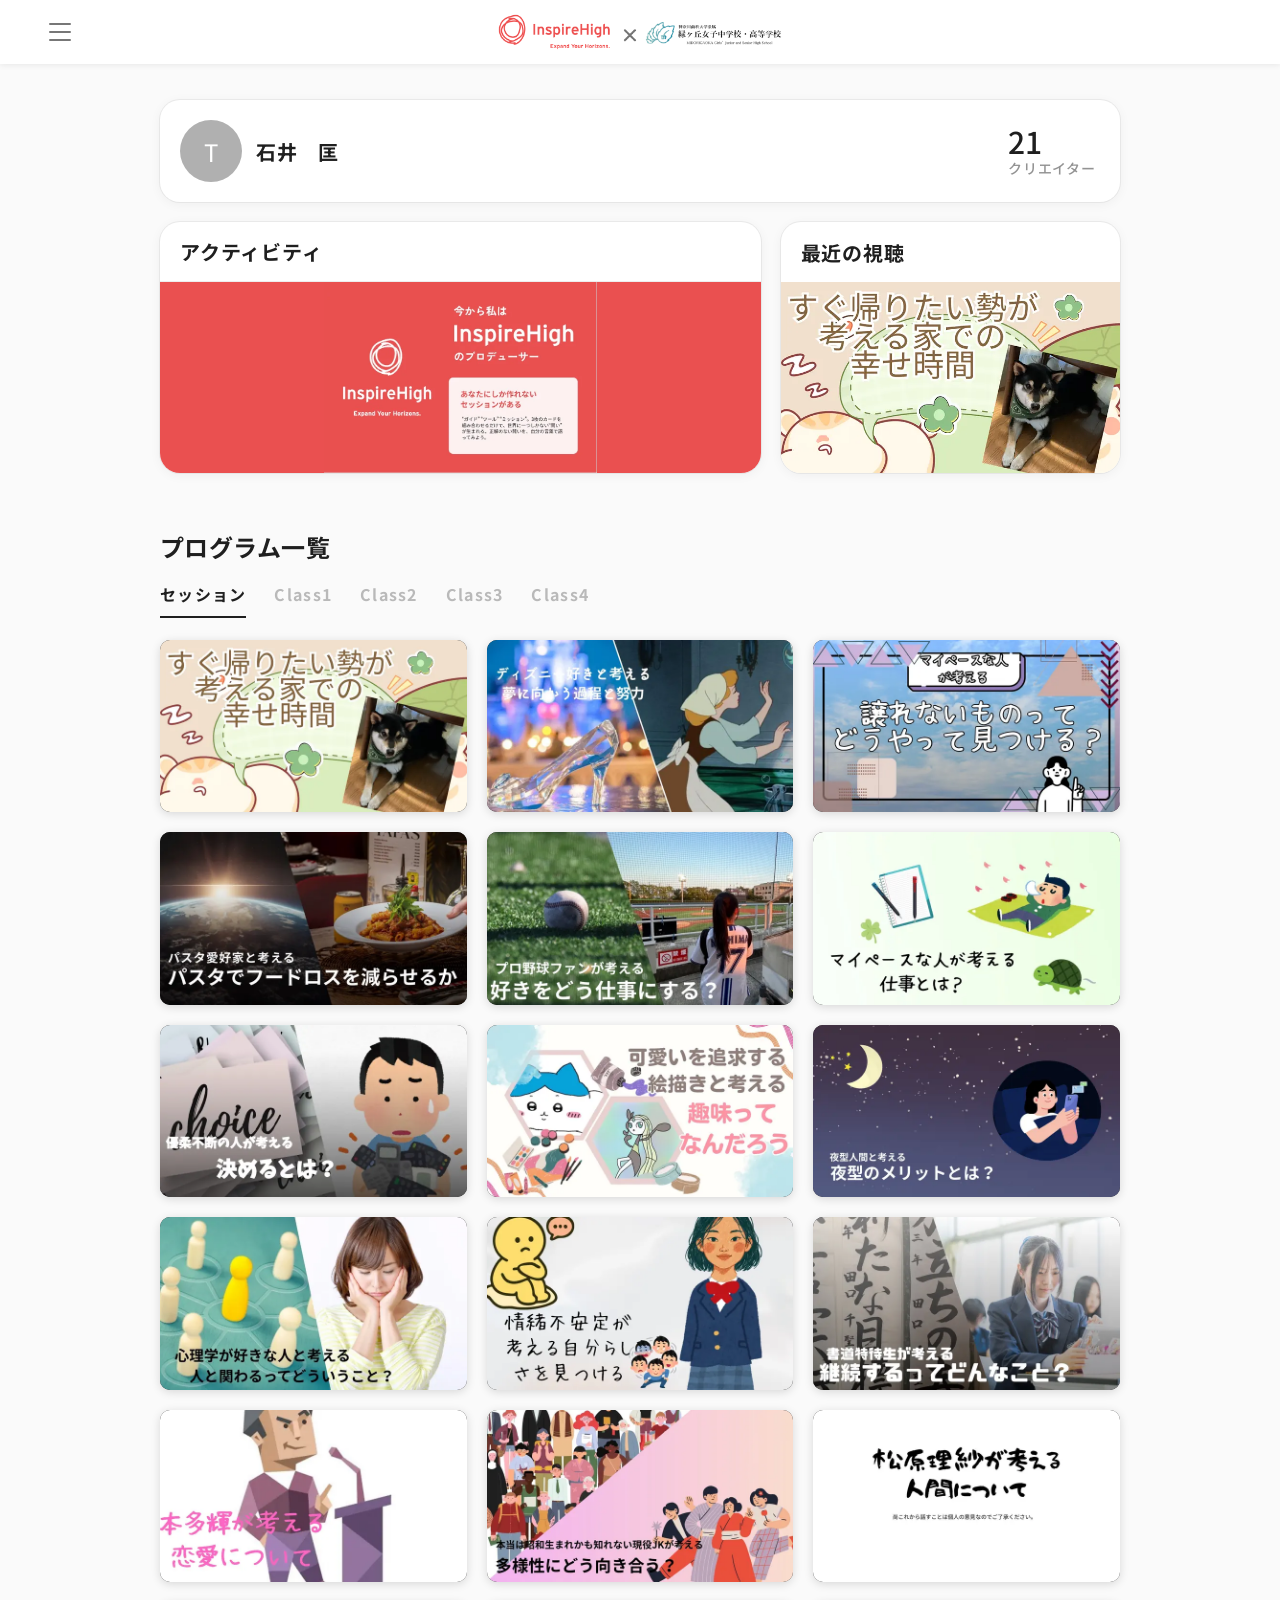
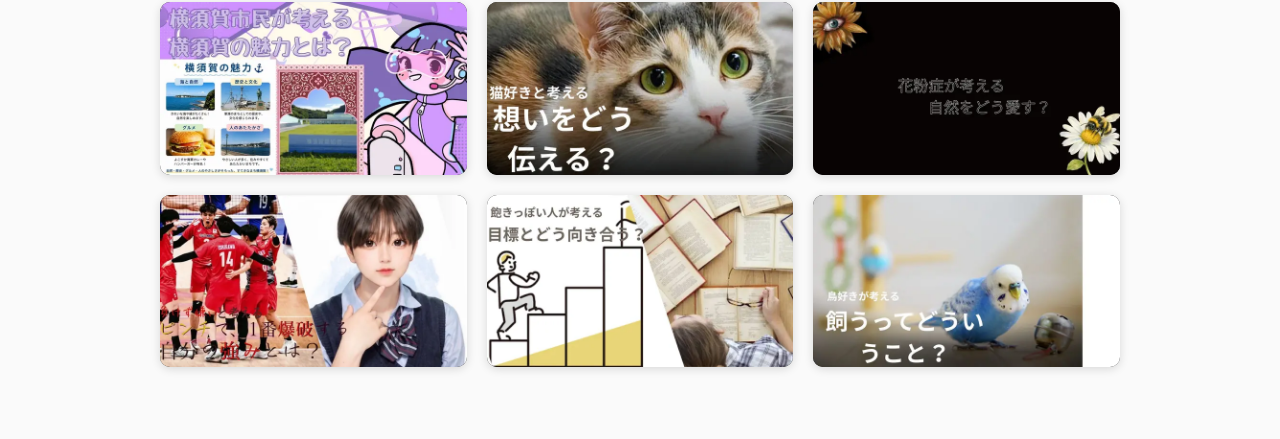
==== index.html @ 8b195bd8 "プログラム一覧サイトを公開 静的サイト（HTML/CSS/JS）、一覧データ、変換済み画像、同期スクリプト一式。  Co-Authored-By: Claude Opus 5.5 <noreply@a" ====
<!DOCTYPE html>
<html lang="ja">
<head>
<meta charset="utf-8">
<meta name="viewport" content="width=device-width, initial-scale=1, viewport-fit=cover">
<link rel="preconnect" href="https://fonts.googleapis.com">
<link rel="preconnect" href="https://fonts.gstatic.com" crossorigin>
<link href="https://fonts.googleapis.com/css2?family=Noto+Sans+JP:wght@400;500;700&display=swap" rel="stylesheet">
<title>プログラム一覧</title>
<link rel="preload" href="data/programs.json" as="fetch" crossorigin>
<link rel="stylesheet" href="./src/styles/base.css">
<link rel="stylesheet" href="./src/styles/list.css">
<script type="module" src="./src/js/list.js"></script>
</head>
<body>
<header class="header">
  <button class="menu" type="button" aria-label="メニュー"><span></span><span></span><span></span></button>
  <a class="logo-link" href="./" aria-label="プログラム一覧へ">
    <!-- 仮ロゴ。本物の画像は src/config.js の logo.src で指定すると自動で差し替わります -->
    <svg class="logo" viewBox="0 0 40 40" fill="none" stroke="var(--logo)" stroke-width="1.6" role="img" aria-label="ロゴ">
      <ellipse cx="20" cy="20" rx="16.5" ry="15.5" transform="rotate(-12 20 20)"/>
      <ellipse cx="20" cy="20" rx="15" ry="16.5" transform="rotate(25 20 20)"/>
      <ellipse cx="20" cy="20" rx="12" ry="11.5" transform="rotate(8 20 20)" stroke-width="2.4"/>
    </svg>
  </a>
</header>
<main>
  <section class="dash" aria-label="マイページ">
    <div class="panel profile">
      <div class="who">
        <div class="avatar" aria-hidden="true">T</div>
        <div class="name">石井　匡</div>
      </div>
      <div class="stats muted">
        <div class="stat"><b id="count">0</b><span>クリエイター</span></div>
      </div>
    </div>
    <div class="cols">
      <section class="panel activity" aria-label="アクティビティ">
        <div class="panel-head">
          <h2>アクティビティ</h2>
        </div>
        <div class="banner">
          <img src="./images/banner.webp" width="744" height="519" decoding="async" alt="InspireHighのプロデューサー募集：あなたにしか作れないセッションがある">
        </div>
      </section>
      <div class="side">
        <section class="panel" aria-label="最近の視聴">
          <div class="panel-head"><h2>最近の視聴</h2></div>
          <div id="recent"><div class="recent-img" aria-hidden="true"></div></div>
        </section>
      </div>
    </div>
  </section>

  <h1 class="list-title">プログラム一覧</h1>
  <!-- タブは data/programs.json の classes から自動生成（「セッション」は全件） -->
  <div class="tabs" id="tabs" role="tablist" aria-label="表示するクラス">
    <button class="tab" type="button" role="tab" aria-selected="true">セッション</button>
  </div>
  <!-- カードは data/programs.json から自動生成 -->
  <div class="grid" id="grid" aria-busy="true"></div>
</main>
</body>
</html>
---- src/styles/base.css ----
/* ============================================================
   共通スタイル（全ページ）
   配色・余白・角丸・フォントは program-list.html（仮作成）から変更なし
   ============================================================ */

:root {
  --bg: #fafafa;
  --surface: #ffffff;
  --text: #1f1f1f;
  --muted: #b9b9b9;
  --line: #1f1f1f;
  --shadow: 0 2px 10px rgba(0, 0, 0, .14);
  --shadow-hover: 0 10px 26px rgba(0, 0, 0, .18);
  --head-shadow: 0 1px 6px rgba(0, 0, 0, .08);
  --logo: #e23a2e;
  --focus: #3b82f6;
  --ease-out: cubic-bezier(.2, .7, .3, 1);
  box-sizing: border-box;
  padding-top: env(safe-area-inset-top, 0px);
  padding-bottom: env(safe-area-inset-bottom, 0px);
}

@media (prefers-color-scheme: dark) {
  :root:not([data-theme="light"]) {
    --bg: #161616;
    --surface: #1e1e1e;
    --text: #f1f1f1;
    --muted: #6f6f6f;
    --line: #f1f1f1;
    --shadow: 0 2px 10px rgba(0, 0, 0, .6);
    --shadow-hover: 0 10px 26px rgba(0, 0, 0, .75);
    --head-shadow: 0 1px 6px rgba(0, 0, 0, .5);
  }
}

:root[data-theme="dark"] {
  --bg: #161616;
  --surface: #1e1e1e;
  --text: #f1f1f1;
  --muted: #6f6f6f;
  --line: #f1f1f1;
  --shadow: 0 2px 10px rgba(0, 0, 0, .6);
  --shadow-hover: 0 10px 26px rgba(0, 0, 0, .75);
  --head-shadow: 0 1px 6px rgba(0, 0, 0, .5);
}

/* ページ間遷移（対応ブラウザではクロスフェード） */
@view-transition { navigation: auto; }

html { scroll-padding-top: env(safe-area-inset-top, 0px); }
*, *::before, *::after { box-sizing: border-box; }

body {
  margin: 0;
  background: var(--bg);
  color: var(--text);
  font-family: "Noto Sans JP", "Hiragino Sans", "Hiragino Kaku Gothic ProN", "Yu Gothic", Meiryo, sans-serif;
  -webkit-font-smoothing: antialiased;
}

/* ---------- ヘッダー ---------- */
.header {
  position: sticky;
  top: env(safe-area-inset-top, 0px);
  z-index: 5;
  height: 64px;
  background: var(--surface);
  box-shadow: var(--head-shadow);
  display: flex;
  align-items: center;
  justify-content: center;
}

.menu {
  position: absolute;
  left: clamp(20px, 4vw, 44px);
  top: 50%;
  transform: translateY(-50%);
  width: 32px;
  height: 32px;
  border: 0;
  background: none;
  padding: 0;
  cursor: pointer;
  display: grid;
  align-content: center;
  gap: 6px;
}
.menu span { display: block; height: 2px; width: 22px; background: #777; border-radius: 1px; margin: 0 auto; }

.logo-link { display: block; line-height: 0; color: inherit; border-radius: 4px; }
.logo { width: 30px; height: 30px; display: block; }
/* 本物のロゴ画像（横長でも高さ基準で表示） */
img.logo {
  height: var(--logo-h, 36px);
  width: auto;
  /* 左のメニューボタンと重ならない幅まで（はみ出す分は高さごと縮小） */
  max-width: calc(100vw - 2 * (clamp(20px, 4vw, 44px) + 44px));
  object-fit: contain;
}
@media (max-width: 440px) {
  img.logo { height: calc(var(--logo-h, 36px) * .8); }
}
/* ダークモード：ロゴの黒い文字が読めるよう、白い下地を敷く */
@media (prefers-color-scheme: dark) {
  :root:not([data-theme="light"]) img.logo { background: #fff; padding: 4px 10px; border-radius: 6px; box-sizing: content-box; }
}
:root[data-theme="dark"] img.logo { background: #fff; padding: 4px 10px; border-radius: 6px; box-sizing: content-box; }

/* ---------- レイアウト ---------- */
main { width: min(960px, calc(100% - 40px)); margin: 0 auto; padding: 36px 0 72px; }
h1 { font-size: 24px; font-weight: 700; margin: 0 0 18px; letter-spacing: .02em; }

.muted { color: color-mix(in srgb, var(--text) 48%, var(--surface)); }

.panel {
  background: var(--surface);
  border-radius: 20px;
  overflow: hidden;
  box-shadow: 0 0 0 1px color-mix(in srgb, var(--text) 6%, transparent), 0 2px 12px rgba(0, 0, 0, .05);
}

/* ---------- ピル（タグ・切替ボタン） ---------- */
.pills { display: flex; gap: 8px; flex-wrap: wrap; }
.pill {
  font: inherit;
  font-size: 13px;
  font-weight: 700;
  border: 0;
  border-radius: 999px;
  padding: 4px 12px;
  cursor: pointer;
  background: color-mix(in srgb, var(--text) 8%, var(--surface));
  color: color-mix(in srgb, var(--text) 55%, var(--surface));
}
.pill[aria-pressed="true"] { background: var(--text); color: var(--surface); }

/* ---------- サムネイル（一覧カード・詳細ページ共通の見た目） ---------- */
.thumb {
  display: block;
  aspect-ratio: 16 / 9;
  border-radius: 10px;
  overflow: hidden;
  background: #222;
  box-shadow: var(--shadow);
  position: relative;
  isolation: isolate; /* Safari で拡大アニメ中も角丸が崩れないように */
}
.thumb img {
  width: 100%;
  height: 100%;
  object-fit: cover;
  display: block;
}
/* 読み込み完了でふわっと表示（JSが is-loading を付けた画像のみ） */
.thumb img.is-loading { opacity: 0; }
.thumb img { transition: opacity .35s ease, transform .5s var(--ease-out); }

/* ---------- フォーカス ---------- */
.tab:focus-visible,
.card:focus-visible,
.menu:focus-visible,
.logo-link:focus-visible,
.text-link:focus-visible { outline: 2px solid var(--focus); outline-offset: 3px; }
.pill:focus-visible { outline: 2px solid var(--focus); outline-offset: 2px; }

/* ---------- 状態表示 ---------- */
.notice {
  grid-column: 1 / -1;
  margin: 0;
  padding: 48px 20px;
  text-align: center;
  font-size: 14px;
  line-height: 1.9;
  letter-spacing: .04em;
}

@media (max-width: 720px) {
  h1 { font-size: 21px; }
}

@media (prefers-reduced-motion: reduce) {
  *, *::before, *::after { transition: none !important; animation: none !important; }
  @view-transition { navigation: none; }
}
---- src/styles/list.css ----
/* ============================================================
   一覧ページ（index.html）
   ============================================================ */

/* ---------- マイページ ---------- */
.dash { display: grid; gap: 20px; }

.profile {
  display: flex;
  align-items: center;
  justify-content: space-between;
  gap: 20px 32px;
  flex-wrap: wrap;
  padding: 20px;
}
.who { display: flex; align-items: center; gap: 14px; min-width: 0; }
.avatar {
  width: 62px;
  height: 62px;
  border-radius: 50%;
  background: #b0b0b0;
  color: #fff;
  display: grid;
  place-items: center;
  font-size: 24px;
  font-weight: 400;
  flex: none;
}
.name { font-size: 20px; font-weight: 700; letter-spacing: .04em; }
.stats { display: flex; gap: 26px; padding-right: 4px; }
.stat { display: grid; gap: 0; }
.stat b { font-size: 30px; font-weight: 500; line-height: 1.15; color: var(--text); }
.stat span { font-size: 14px; font-weight: 500; letter-spacing: .06em; }

.cols { display: grid; grid-template-columns: 1.77fr 1fr; gap: 20px; align-items: stretch; }
.side { display: grid; gap: 20px; align-content: start; }

.panel-head {
  display: flex;
  align-items: center;
  justify-content: space-between;
  gap: 12px;
  padding: 0 20px;
  height: 60px;
}
.panel-head h2 { margin: 0; font-size: 20px; font-weight: 700; letter-spacing: .04em; }

.activity { display: flex; flex-direction: column; }
.activity .panel-head { border-bottom: 1px solid color-mix(in srgb, var(--text) 8%, transparent); }
/* バナーは高さを主張しない（絶対配置）。行の高さは「最近の視聴」で決まり、
   アクティビティはその高さに合わせて伸縮、画像は枠内に収まるよう縮小表示 */
.banner { flex: 1; min-height: 0; background: #ea5050; display: grid; position: relative; }
.banner img { position: absolute; inset: 0; width: 100%; height: 100%; object-fit: contain; display: block; }

.empty { display: grid; justify-items: center; align-content: center; text-align: center; gap: 6px; min-height: 380px; padding: 24px 20px 60px; }
.empty svg { width: 72px; height: auto; margin-bottom: 22px; }
.empty h3 { margin: 0; font-size: 18px; font-weight: 700; letter-spacing: .04em; }
.empty p { margin: 8px 0 0; font-size: 14px; line-height: 1.9; letter-spacing: .04em; }

/* 最近の視聴 */
.recent { display: block; color: inherit; }
.recent-img { display: block; width: 100%; height: auto; aspect-ratio: 16 / 9; object-fit: cover; background: #222; }
.recent:focus-visible { outline: 2px solid var(--focus); outline-offset: -2px; }

/* ---------- プログラム一覧 ---------- */
.list-title { margin-top: 56px; }

.tabs { display: flex; gap: 28px; margin: 0 0 22px; padding: 0; list-style: none;
  /* タブが画面幅に収まらないときは横スクロール */
  overflow-x: auto; scrollbar-width: none; }
.tabs::-webkit-scrollbar { display: none; }
.tab { flex: none; }
.tab {
  font: inherit;
  font-size: 16px;
  font-weight: 700;
  letter-spacing: .08em;
  color: var(--muted);
  background: none;
  border: 0;
  padding: 0 0 10px;
  cursor: pointer;
  border-bottom: 2px solid transparent;
}
.tab[aria-selected="true"] { color: var(--text); border-bottom-color: var(--line); }

.grid { display: grid; grid-template-columns: repeat(3, 1fr); gap: 20px; }

.card {
  padding: 0;
  border: 0;
  cursor: pointer;
  transition: transform .25s var(--ease-out), box-shadow .25s var(--ease-out);
  -webkit-tap-highlight-color: transparent;
}

/* ホバー：少し浮き上がり、画像がわずかに拡大（マウス操作の端末のみ） */
@media (hover: hover) {
  .card:hover { transform: translateY(-4px); box-shadow: var(--shadow-hover); }
  .card:hover img { transform: scale(1.04); }
}
/* 押した瞬間：わずかに沈む */
.card:active { transform: translateY(-1px) scale(.985); transition-duration: .08s; }

@media (max-width: 820px) {
  .cols { grid-template-columns: 1fr; }
  .empty { min-height: 300px; }
  /* 1列表示では横に並ぶ相手がいないので、バナーは画像本来の比率で表示 */
  .banner img { position: static; height: auto; }
}
@media (max-width: 720px) {
  .grid { grid-template-columns: repeat(2, 1fr); gap: 14px; }
  .stats { gap: 18px; }
  .stat b { font-size: 26px; }
}
@media (max-width: 440px) {
  .grid { grid-template-columns: 1fr; }
}
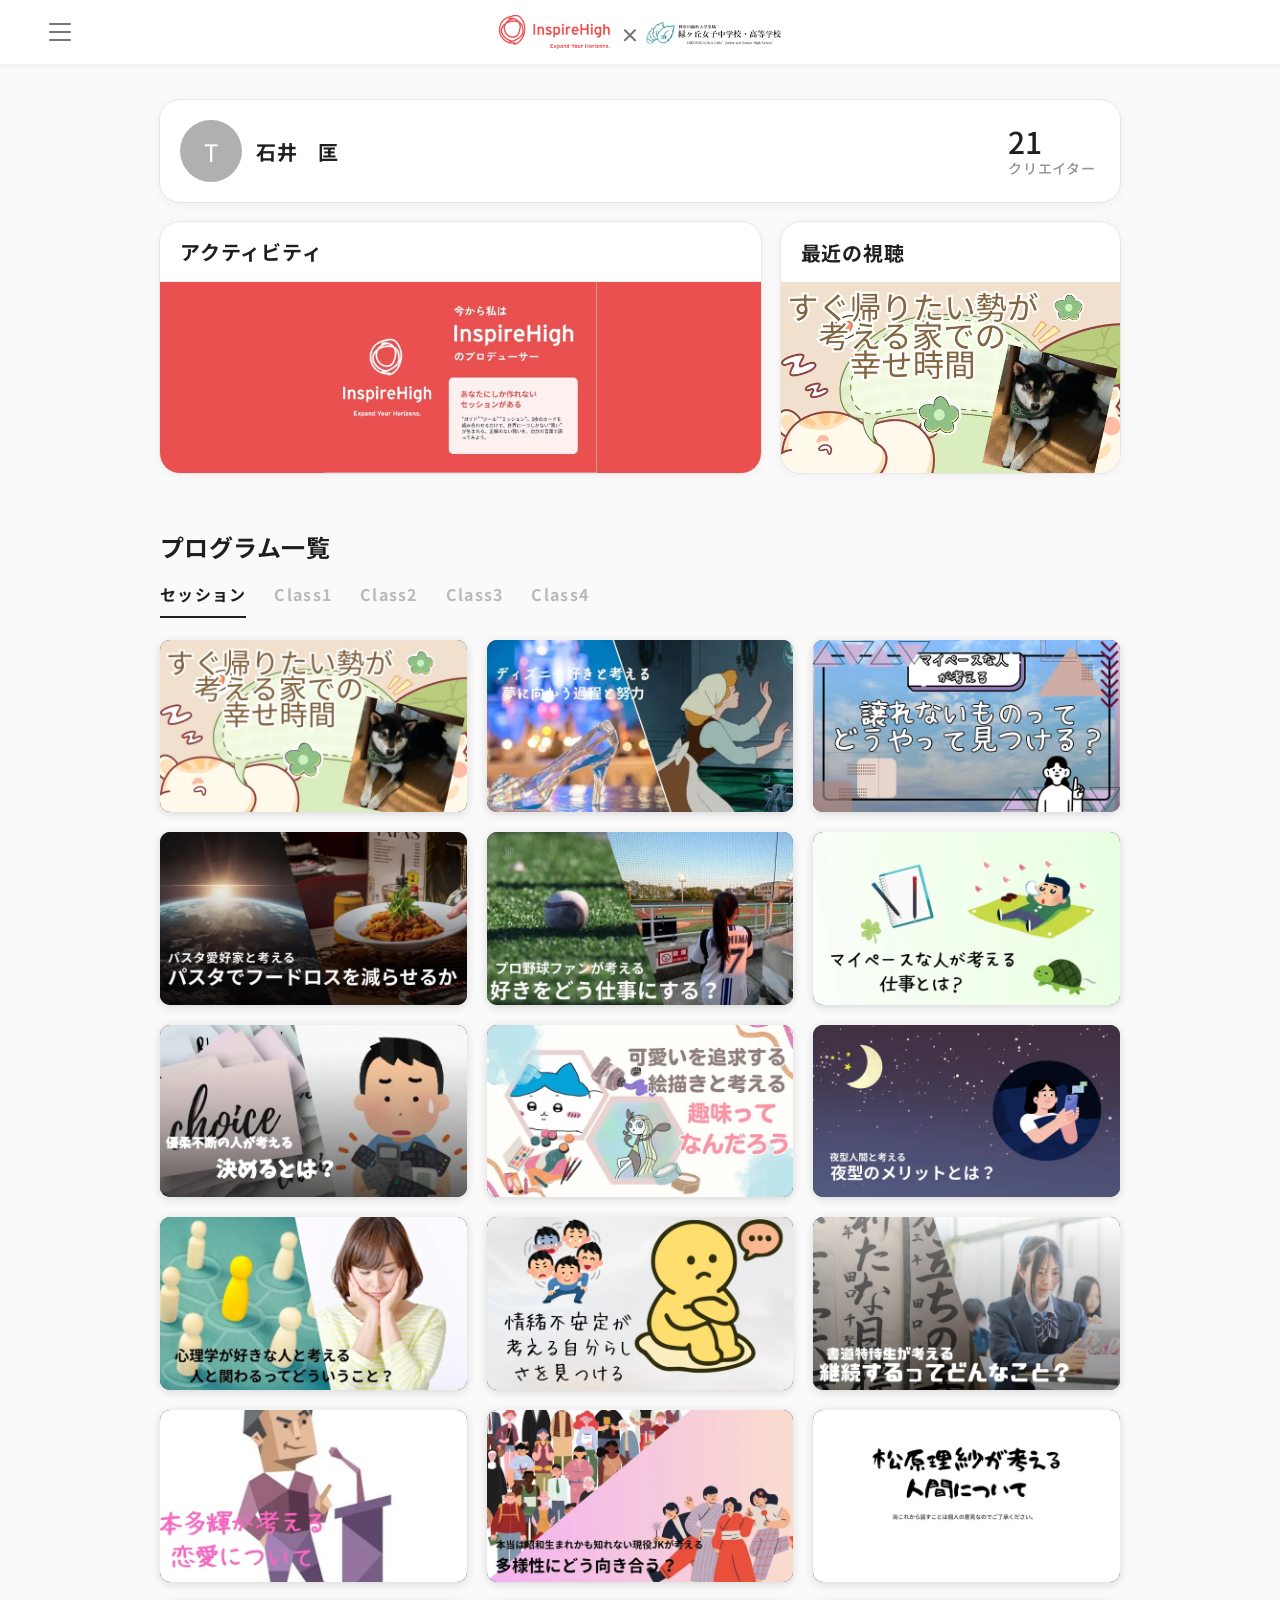
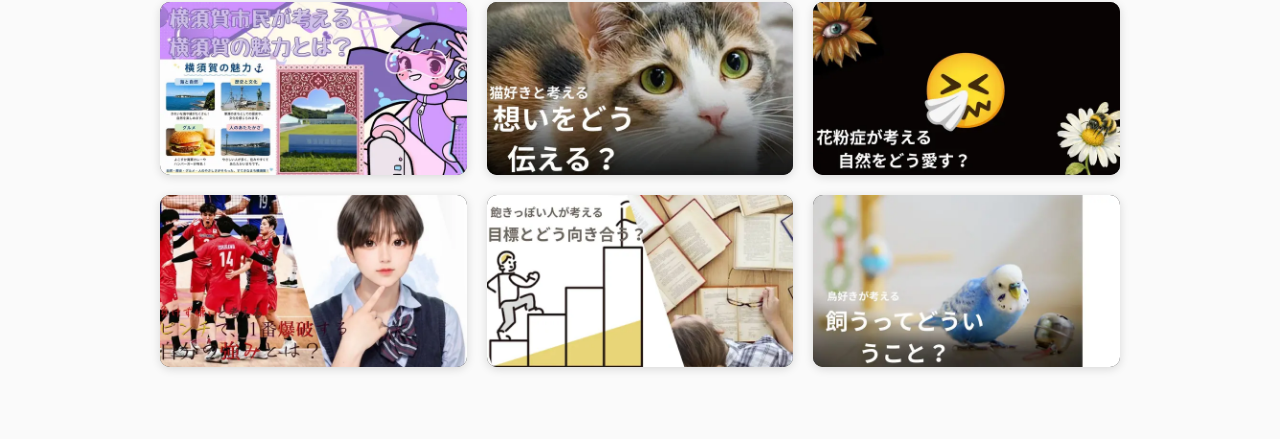
==== commit 21d44a08: "差し替えた画像が公開サイトに反映されるよう修正 - サムネイル2件の差し替えを反映 - 同期の変更判定を更新日時から画像の中身（ハッシュ）に変更 - 画像URLに ?v=ハッシュ を付けてブラウザキャ" ====
--- a/index.html
+++ b/index.html
@@ -7,7 +7,6 @@
 <link rel="preconnect" href="https://fonts.gstatic.com" crossorigin>
 <link href="https://fonts.googleapis.com/css2?family=Noto+Sans+JP:wght@400;500;700&display=swap" rel="stylesheet">
 <title>プログラム一覧</title>
-<link rel="preload" href="data/programs.json" as="fetch" crossorigin>
 <link rel="stylesheet" href="./src/styles/base.css">
 <link rel="stylesheet" href="./src/styles/list.css">
 <script type="module" src="./src/js/list.js"></script>
